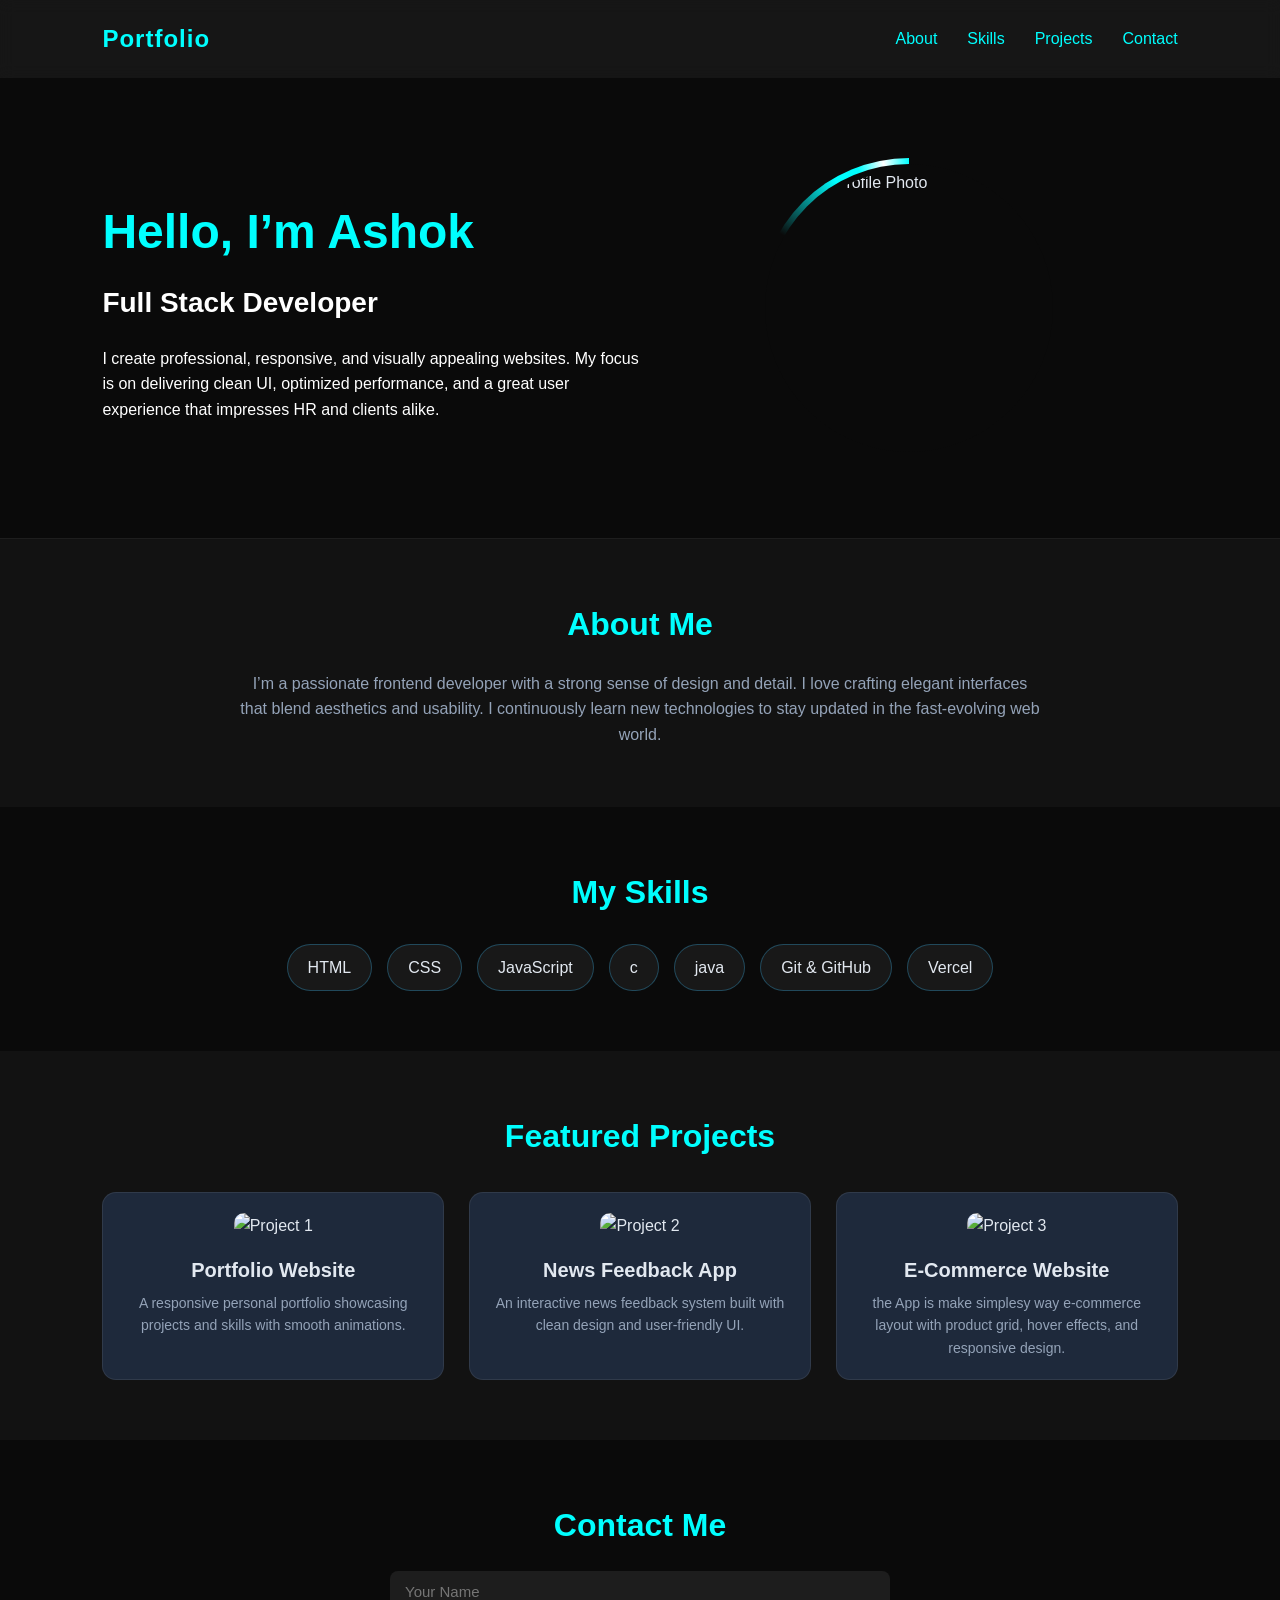
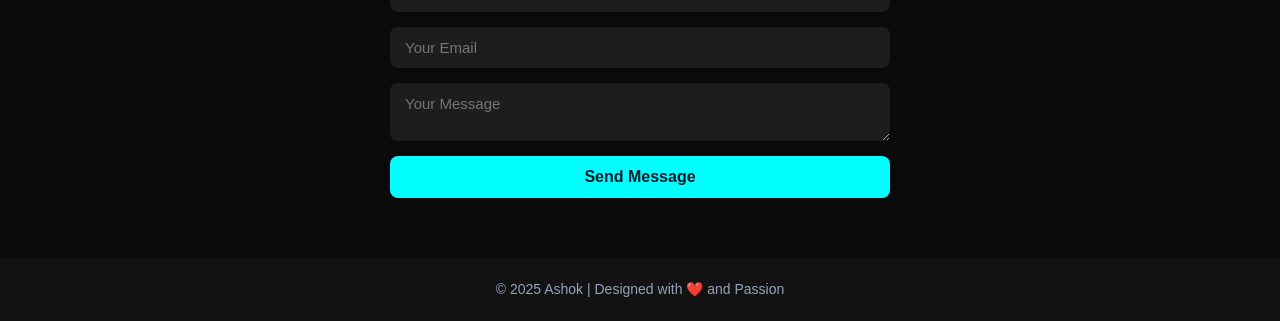
==== portfolio.html @ fd373f37 "Create portfolio.html" ====
<!DOCTYPE html>
<html lang="en">
<head>
  <meta charset="UTF-8">
  <meta name="viewport" content="width=device-width, initial-scale=1.0">
  <title>Ashok | Professional Portfolio</title>
  <style>
    /* ---------- Base ---------- */
    *{
      margin: 0;
      padding: 0;
      box-sizing: border-box;
      font-family: "Poppins", sans-serif;
    }

    body{
      background: #0A0A0A;
      color: #e2e8f0;
      line-height: 1.6;
    }

    a{
      color: #00FFFF;
      text-decoration: none;
      transition: 0.3s;
    }

    a:hover{
      color: #60a5fa;
    }

    /* ---------- Header ---------- */
    header{
      width: 100%;
      padding: 20px 8%;
      display: flex;
      justify-content: space-between;
      align-items: center;
      background: rgba(255,255,255,0.05);
      backdrop-filter: blur(8px);
      position: sticky;
      top: 0;
      z-index: 100;
    }

    .logo{
      font-size: 24px;
      font-weight: 700;
      color: #00FFFF;
      letter-spacing: 1px;
    }

    nav ul{
      display: flex;
      list-style: none;
    }

    nav ul li{
      margin-left: 30px;
    }

    nav ul li a{
      font-weight: 500;
    }

    nav ul li a:hover{
      color: #a5f3fc;
    }

    /* ---------- Hero Section ---------- */
    .hero{
      width: 100%;
      padding: 80px 8%;
      display: flex;
      align-items: center;
      justify-content: space-between;
      flex-wrap: wrap;
    }

    .hero-text{
      flex: 1;
      min-width: 300px;
    }

    .hero-text h1{
      font-size: 48px;
      margin-bottom: 10px;
      color: #00FFFF;
    }

    .hero-text h2{
      font-size: 28px;
      margin-bottom: 20px;
      color: #FFFFFF;
    }

    .hero-text p{
      max-width: 600px;
      color: #FFFFFF;
      font-size: 16px;
    }

    .hero-img{
      flex: 1;
      display: flex;
      justify-content: center;
      align-items: center;
    }


    /* ---------- About Section ---------- */
    .about{
      padding: 60px 8%;
      text-align: center;
      background: rgba(255,255,255,0.03);
      border-top: 1px solid rgba(255,255,255,0.05);
    }

    .about h2{
      color: #00FFFF;
      font-size: 32px;
      margin-bottom: 20px;
    }

    .about p{
      color: #94a3b8;
      max-width: 800px;
      margin: 0 auto;
      font-size: 16px;
    }

    /* ---------- Skills ---------- */
    .skills{
      padding: 60px 8%;
      text-align: center;
    }

    .skills h2{
      color: #00FFFF;
      font-size: 32px;
      margin-bottom: 25px;
    }

    .skill-list{
      display: flex;
      flex-wrap: wrap;
      justify-content: center;
      gap: 15px;
    }

    .skill{
      background: rgba(255,255,255,0.06);
      padding: 10px 20px;
      border-radius: 50px;
      font-weight: 500;
      border: 1px solid rgba(56,189,248,0.3);
      color: #e2e8f0;
      transition: 0.3s;
    }

    .skill:hover{
      background: #00FFFF;
      color: #0f172a;
      transform: scale(1.05);
    }
    .circle{
    position: relative;
    width: 300px;
    height: 300px;
    border-radius: 50%;
    overflow: hidden;
}

.circle::before{
    content: "";
    position: absolute;
    inset: -10px;
    border-radius: 50%;
    background: conic-gradient(
        transparent 0deg,
        transparent 300deg,
        #00ffff 330deg,
        #00ffff 340deg,
        #ffffff 350deg,
        #00ffff 360deg
    );
    animation: rotateLight 1.5s linear infinite;
}

.circle::after{
    content: "";
    position: absolute;
    inset: 6px;
    background: #0A0A0A;
    border-radius: 50%;
}

.circle img{
    position: absolute;
    inset: 12px;
    width: calc(100% - 24px);
    height: calc(100% - 24px);
    border-radius: 50%;
    object-fit: cover;
    z-index: 2;
}

@keyframes rotateLight{
    from{
        transform: rotate(0deg);
    }
    to{
        transform: rotate(360deg);
    }
}

    /* ---------- Projects ---------- */
    .projects{
      padding: 60px 8%;
      text-align: center;
      background: rgba(255,255,255,0.03);
    }

    .projects h2{
      color: #00FFFF;
      font-size: 32px;
      margin-bottom: 30px;
    }

    .project-container{
      display: grid;
      grid-template-columns: repeat(auto-fit, minmax(280px, 1fr));
      gap: 25px;
    }

    .project{
      background: #1e293b;
      padding: 20px;
      border-radius: 14px;
      border: 1px solid rgba(255,255,255,0.08);
      transition: 0.3s;
    }

    .project:hover{
      transform: translateY(-5px);
      border-color: #00FFFF;
    }

    .project img{
      width: 100%;
      border-radius: 10px;
      margin-bottom: 15px;
    }

    .project h3{
      color: #e2e8f0;
      font-size: 20px;
    }

    .project p{
      color: #94a3b8;
      font-size: 14px;
      margin-top: 6px;
    }

    /* ---------- Contact ---------- */
    .contact{
      padding: 60px 8%;
      text-align: center;
    }

    .contact h2{
      color: #00FFFF;
      font-size: 32px;
      margin-bottom: 20px;
    }

    form{
      max-width: 500px;
      margin: 0 auto;
      display: flex;
      flex-direction: column;
      gap: 15px;
    }

    input, textarea{
      padding: 12px 15px;
      border-radius: 8px;
      border: none;
      background: rgba(255,255,255,0.08);
      color: #e2e8f0;
      font-size: 15px;
    }

    button{
      padding: 12px;
      border: none;
      border-radius: 8px;
      background: #00FFFF;
      color: #0f172a;
      font-weight: 600;
      font-size: 16px;
      cursor: pointer;
      transition: 0.3s;
    }

    button:hover{
      background: #60a5fa;
      transform: scale(1.05);
    }

    /* ---------- Footer ---------- */
    footer{
      text-align: center;
      padding: 20px;
      background: rgba(255,255,255,0.03);
      color: #94a3b8;
      font-size: 14px;
    }

    /* ---------- Responsive ---------- */
    @media (max-width: 900px){
      .hero{
        flex-direction: column-reverse;
        text-align: center;
      }
      .hero-text h1{
        font-size: 36px;
      }
      .hero-img img{
        width: 200px;
        height: 200px;
      }
      @keyframes rotateLight{
    0%{
        transform: rotate(0deg);
    }
    100%{
        transform: rotate(360deg);
    }
}
    }
  </style>
</head>
<body>

  <!-- ====== HEADER ====== -->
  <header>
    <div class="logo">Portfolio</div>
    <nav>
      <ul>
        <li><a href="#about">About</a></li>
        <li><a href="#skills">Skills</a></li>
        <li><a href="#projects">Projects</a></li>
        <li><a href="#contact">Contact</a></li>
      </ul>
    </nav>
  </header>

  <!-- ====== HERO SECTION ====== -->
  <section class="hero">
    <div class="hero-text">
      <h1>Hello, I’m Ashok </h1>
      <h2>Full Stack Developer </h2>
      <p>I create professional, responsive, and visually appealing websites.  
      My focus is on delivering clean UI, optimized performance, and a great user experience that impresses HR and clients alike.</p>
    </div>
    <div class="hero-img">
  <div class="circle">
    <img src="C:\Users\ashok\Downloads\ash img in portfolio.jpeg" alt="Ashok Profile Photo">
  </div>
</div>
  </section>

  <!-- ====== ABOUT ====== -->
  <section class="about" id="about">
    <h2>About Me</h2>
    <p>I’m a passionate frontend developer with a strong sense of design and detail.  
    I love crafting elegant interfaces that blend aesthetics and usability.  
    I continuously learn new technologies to stay updated in the fast-evolving web world.</p>
  </section>

  <!-- ====== SKILLS ====== -->
  <section class="skills" id="skills">
    <h2>My Skills</h2>
    <div class="skill-list">
      <div class="skill">HTML</div>
      <div class="skill">CSS</div>
      <div class="skill">JavaScript</div>
      <div class="skill">c </div>
      <div class="skill">java</div>
      <div class="skill">Git & GitHub</div>
      <div class="skill">Vercel</div>
    </div>
  </section>

  <!-- ====== PROJECTS ====== -->
  <section class="projects" id="projects">
    <h2>Featured Projects</h2>
    <div class="project-container">
      <div class="project">
        <img src="https://via.placeholder.com/300x180" alt="Project 1">
        <h3>Portfolio Website</h3>
        <p>A responsive personal portfolio showcasing projects and skills with smooth animations.</p>
      </div>
      <div class="project">
        <img src="https://via.placeholder.com/300x180" alt="Project 2">
        <h3>News Feedback App</h3>
        <p>An interactive news feedback system built with clean design and user-friendly UI.</p>
      </div>
      <div class="project">
        <img src="https://via.placeholder.com/300x180" alt="Project 3">
        <h3>E-Commerce Website</h3>
        <p>the App is make simplesy way e-commerce layout with product grid, hover effects, and responsive design.</p>
      </div>
    </div>
  </section>

  <!-- ====== CONTACT ====== -->
  <section class="contact" id="contact">
    <h2>Contact Me</h2>
    <form onsubmit="event.preventDefault(); alert('Message sent successfully!');">
      <input type="text" placeholder="Your Name" required>
      <input type="email" placeholder="Your Email" required>
      <textarea placeholder="Your Message" required></textarea>
      <button type="submit">Send Message</button>
    </form>
  </section>

  <!-- ====== FOOTER ====== -->
  <footer>
    © 2025 Ashok | Designed with ❤️ and Passion
  </footer>

</body>
</html>
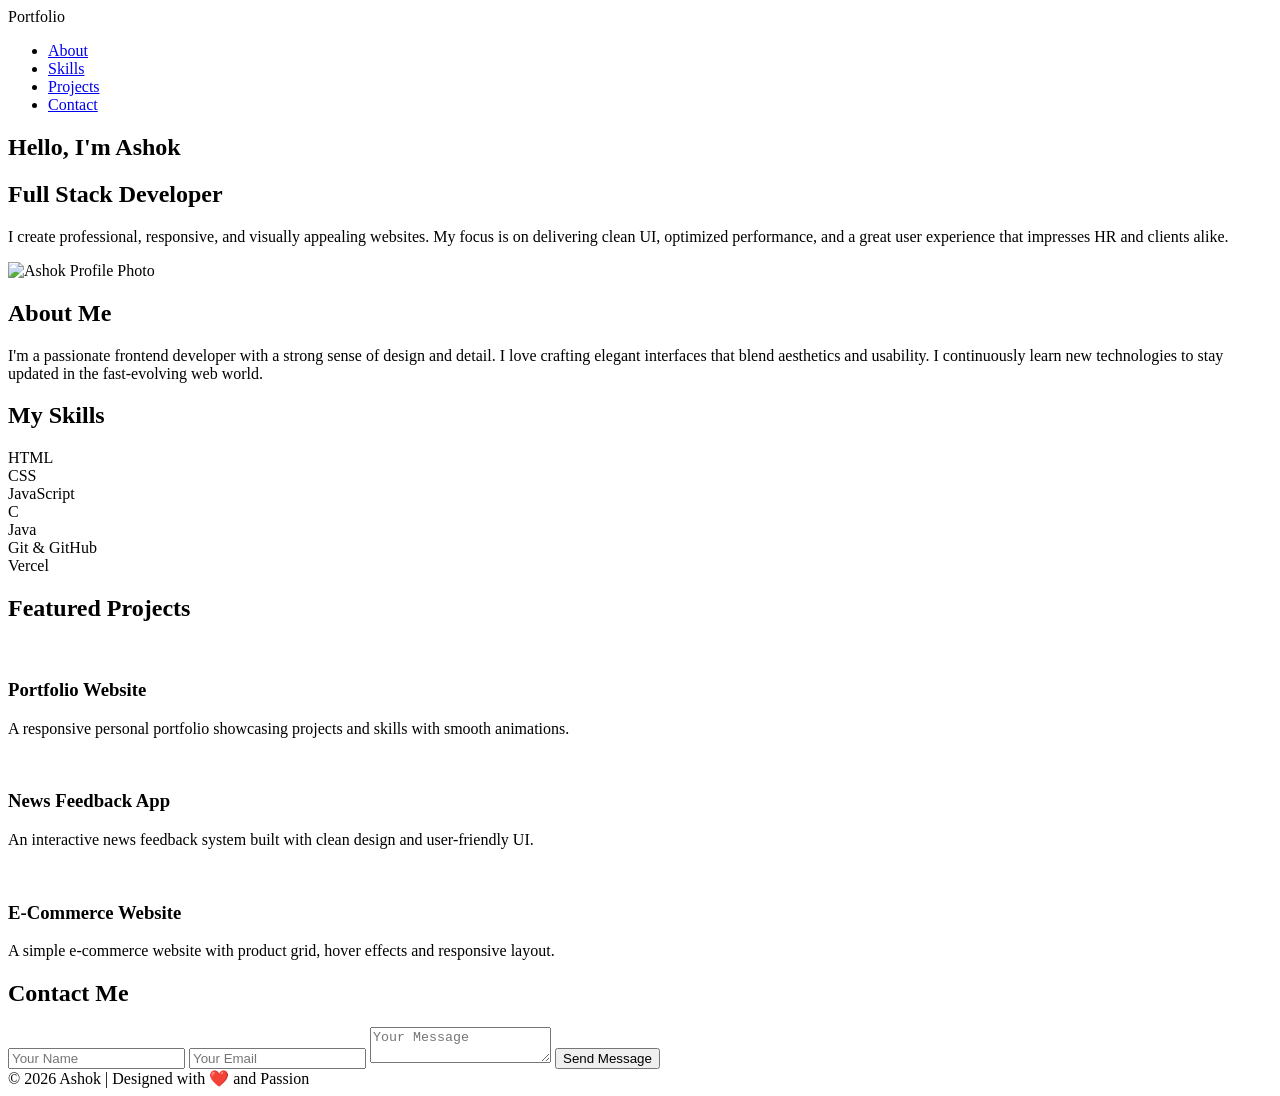
==== commit cb8631fe: "Update portfolio.html" ====
--- a/portfolio.html
+++ b/portfolio.html
@@ -4,344 +4,10 @@
   <meta charset="UTF-8">
   <meta name="viewport" content="width=device-width, initial-scale=1.0">
   <title>Ashok | Professional Portfolio</title>
-  <style>
-    /* ---------- Base ---------- */
-    *{
-      margin: 0;
-      padding: 0;
-      box-sizing: border-box;
-      font-family: "Poppins", sans-serif;
-    }
 
-    body{
-      background: #0A0A0A;
-      color: #e2e8f0;
-      line-height: 1.6;
-    }
+  <link rel="stylesheet" href="style.css">
+</head>
 
-    a{
-      color: #00FFFF;
-      text-decoration: none;
-      transition: 0.3s;
-    }
-
-    a:hover{
-      color: #60a5fa;
-    }
-
-    /* ---------- Header ---------- */
-    header{
-      width: 100%;
-      padding: 20px 8%;
-      display: flex;
-      justify-content: space-between;
-      align-items: center;
-      background: rgba(255,255,255,0.05);
-      backdrop-filter: blur(8px);
-      position: sticky;
-      top: 0;
-      z-index: 100;
-    }
-
-    .logo{
-      font-size: 24px;
-      font-weight: 700;
-      color: #00FFFF;
-      letter-spacing: 1px;
-    }
-
-    nav ul{
-      display: flex;
-      list-style: none;
-    }
-
-    nav ul li{
-      margin-left: 30px;
-    }
-
-    nav ul li a{
-      font-weight: 500;
-    }
-
-    nav ul li a:hover{
-      color: #a5f3fc;
-    }
-
-    /* ---------- Hero Section ---------- */
-    .hero{
-      width: 100%;
-      padding: 80px 8%;
-      display: flex;
-      align-items: center;
-      justify-content: space-between;
-      flex-wrap: wrap;
-    }
-
-    .hero-text{
-      flex: 1;
-      min-width: 300px;
-    }
-
-    .hero-text h1{
-      font-size: 48px;
-      margin-bottom: 10px;
-      color: #00FFFF;
-    }
-
-    .hero-text h2{
-      font-size: 28px;
-      margin-bottom: 20px;
-      color: #FFFFFF;
-    }
-
-    .hero-text p{
-      max-width: 600px;
-      color: #FFFFFF;
-      font-size: 16px;
-    }
-
-    .hero-img{
-      flex: 1;
-      display: flex;
-      justify-content: center;
-      align-items: center;
-    }
-
-
-    /* ---------- About Section ---------- */
-    .about{
-      padding: 60px 8%;
-      text-align: center;
-      background: rgba(255,255,255,0.03);
-      border-top: 1px solid rgba(255,255,255,0.05);
-    }
-
-    .about h2{
-      color: #00FFFF;
-      font-size: 32px;
-      margin-bottom: 20px;
-    }
-
-    .about p{
-      color: #94a3b8;
-      max-width: 800px;
-      margin: 0 auto;
-      font-size: 16px;
-    }
-
-    /* ---------- Skills ---------- */
-    .skills{
-      padding: 60px 8%;
-      text-align: center;
-    }
-
-    .skills h2{
-      color: #00FFFF;
-      font-size: 32px;
-      margin-bottom: 25px;
-    }
-
-    .skill-list{
-      display: flex;
-      flex-wrap: wrap;
-      justify-content: center;
-      gap: 15px;
-    }
-
-    .skill{
-      background: rgba(255,255,255,0.06);
-      padding: 10px 20px;
-      border-radius: 50px;
-      font-weight: 500;
-      border: 1px solid rgba(56,189,248,0.3);
-      color: #e2e8f0;
-      transition: 0.3s;
-    }
-
-    .skill:hover{
-      background: #00FFFF;
-      color: #0f172a;
-      transform: scale(1.05);
-    }
-    .circle{
-    position: relative;
-    width: 300px;
-    height: 300px;
-    border-radius: 50%;
-    overflow: hidden;
-}
-
-.circle::before{
-    content: "";
-    position: absolute;
-    inset: -10px;
-    border-radius: 50%;
-    background: conic-gradient(
-        transparent 0deg,
-        transparent 300deg,
-        #00ffff 330deg,
-        #00ffff 340deg,
-        #ffffff 350deg,
-        #00ffff 360deg
-    );
-    animation: rotateLight 1.5s linear infinite;
-}
-
-.circle::after{
-    content: "";
-    position: absolute;
-    inset: 6px;
-    background: #0A0A0A;
-    border-radius: 50%;
-}
-
-.circle img{
-    position: absolute;
-    inset: 12px;
-    width: calc(100% - 24px);
-    height: calc(100% - 24px);
-    border-radius: 50%;
-    object-fit: cover;
-    z-index: 2;
-}
-
-@keyframes rotateLight{
-    from{
-        transform: rotate(0deg);
-    }
-    to{
-        transform: rotate(360deg);
-    }
-}
-
-    /* ---------- Projects ---------- */
-    .projects{
-      padding: 60px 8%;
-      text-align: center;
-      background: rgba(255,255,255,0.03);
-    }
-
-    .projects h2{
-      color: #00FFFF;
-      font-size: 32px;
-      margin-bottom: 30px;
-    }
-
-    .project-container{
-      display: grid;
-      grid-template-columns: repeat(auto-fit, minmax(280px, 1fr));
-      gap: 25px;
-    }
-
-    .project{
-      background: #1e293b;
-      padding: 20px;
-      border-radius: 14px;
-      border: 1px solid rgba(255,255,255,0.08);
-      transition: 0.3s;
-    }
-
-    .project:hover{
-      transform: translateY(-5px);
-      border-color: #00FFFF;
-    }
-
-    .project img{
-      width: 100%;
-      border-radius: 10px;
-      margin-bottom: 15px;
-    }
-
-    .project h3{
-      color: #e2e8f0;
-      font-size: 20px;
-    }
-
-    .project p{
-      color: #94a3b8;
-      font-size: 14px;
-      margin-top: 6px;
-    }
-
-    /* ---------- Contact ---------- */
-    .contact{
-      padding: 60px 8%;
-      text-align: center;
-    }
-
-    .contact h2{
-      color: #00FFFF;
-      font-size: 32px;
-      margin-bottom: 20px;
-    }
-
-    form{
-      max-width: 500px;
-      margin: 0 auto;
-      display: flex;
-      flex-direction: column;
-      gap: 15px;
-    }
-
-    input, textarea{
-      padding: 12px 15px;
-      border-radius: 8px;
-      border: none;
-      background: rgba(255,255,255,0.08);
-      color: #e2e8f0;
-      font-size: 15px;
-    }
-
-    button{
-      padding: 12px;
-      border: none;
-      border-radius: 8px;
-      background: #00FFFF;
-      color: #0f172a;
-      font-weight: 600;
-      font-size: 16px;
-      cursor: pointer;
-      transition: 0.3s;
-    }
-
-    button:hover{
-      background: #60a5fa;
-      transform: scale(1.05);
-    }
-
-    /* ---------- Footer ---------- */
-    footer{
-      text-align: center;
-      padding: 20px;
-      background: rgba(255,255,255,0.03);
-      color: #94a3b8;
-      font-size: 14px;
-    }
-
-    /* ---------- Responsive ---------- */
-    @media (max-width: 900px){
-      .hero{
-        flex-direction: column-reverse;
-        text-align: center;
-      }
-      .hero-text h1{
-        font-size: 36px;
-      }
-      .hero-img img{
-        width: 200px;
-        height: 200px;
-      }
-      @keyframes rotateLight{
-    0%{
-        transform: rotate(0deg);
-    }
-    100%{
-        transform: rotate(360deg);
-    }
-}
-    }
-  </style>
-</head>
 <body>
 
   <!-- ====== HEADER ====== -->
@@ -360,35 +26,45 @@
   <!-- ====== HERO SECTION ====== -->
   <section class="hero">
     <div class="hero-text">
-      <h1>Hello, I’m Ashok </h1>
-      <h2>Full Stack Developer </h2>
-      <p>I create professional, responsive, and visually appealing websites.  
-      My focus is on delivering clean UI, optimized performance, and a great user experience that impresses HR and clients alike.</p>
+      <h1>Hello, I'm Ashok</h1>
+      <h2>Full Stack Developer</h2>
+
+      <p>
+        I create professional, responsive, and visually appealing websites.
+        My focus is on delivering clean UI, optimized performance, and a great
+        user experience that impresses HR and clients alike.
+      </p>
     </div>
+
     <div class="hero-img">
-  <div class="circle">
-    <img src="C:\Users\ashok\Downloads\ash img in portfolio.jpeg" alt="Ashok Profile Photo">
-  </div>
-</div>
+      <div class="circle">
+        <img src="images/profile.jpg" alt="Ashok Profile Photo">
+      </div>
+    </div>
   </section>
 
   <!-- ====== ABOUT ====== -->
   <section class="about" id="about">
     <h2>About Me</h2>
-    <p>I’m a passionate frontend developer with a strong sense of design and detail.  
-    I love crafting elegant interfaces that blend aesthetics and usability.  
-    I continuously learn new technologies to stay updated in the fast-evolving web world.</p>
+
+    <p>
+      I'm a passionate frontend developer with a strong sense of design and
+      detail. I love crafting elegant interfaces that blend aesthetics and
+      usability. I continuously learn new technologies to stay updated in the
+      fast-evolving web world.
+    </p>
   </section>
 
   <!-- ====== SKILLS ====== -->
   <section class="skills" id="skills">
     <h2>My Skills</h2>
+
     <div class="skill-list">
       <div class="skill">HTML</div>
       <div class="skill">CSS</div>
       <div class="skill">JavaScript</div>
-      <div class="skill">c </div>
-      <div class="skill">java</div>
+      <div class="skill">C</div>
+      <div class="skill">Java</div>
       <div class="skill">Git & GitHub</div>
       <div class="skill">Vercel</div>
     </div>
@@ -397,39 +73,62 @@
   <!-- ====== PROJECTS ====== -->
   <section class="projects" id="projects">
     <h2>Featured Projects</h2>
+
     <div class="project-container">
+
       <div class="project">
-        <img src="https://via.placeholder.com/300x180" alt="Project 1">
+        <img src="https://via.placeholder.com/300x180" alt="">
         <h3>Portfolio Website</h3>
-        <p>A responsive personal portfolio showcasing projects and skills with smooth animations.</p>
+
+        <p>
+          A responsive personal portfolio showcasing projects and skills with
+          smooth animations.
+        </p>
       </div>
+
       <div class="project">
-        <img src="https://via.placeholder.com/300x180" alt="Project 2">
+        <img src="https://via.placeholder.com/300x180" alt="">
         <h3>News Feedback App</h3>
-        <p>An interactive news feedback system built with clean design and user-friendly UI.</p>
+
+        <p>
+          An interactive news feedback system built with clean design and
+          user-friendly UI.
+        </p>
       </div>
+
       <div class="project">
-        <img src="https://via.placeholder.com/300x180" alt="Project 3">
+        <img src="https://via.placeholder.com/300x180" alt="">
         <h3>E-Commerce Website</h3>
-        <p>the App is make simplesy way e-commerce layout with product grid, hover effects, and responsive design.</p>
+
+        <p>
+          A simple e-commerce website with product grid, hover effects and
+          responsive layout.
+        </p>
       </div>
+
     </div>
   </section>
 
   <!-- ====== CONTACT ====== -->
   <section class="contact" id="contact">
     <h2>Contact Me</h2>
+
     <form onsubmit="event.preventDefault(); alert('Message sent successfully!');">
+
       <input type="text" placeholder="Your Name" required>
+
       <input type="email" placeholder="Your Email" required>
+
       <textarea placeholder="Your Message" required></textarea>
+
       <button type="submit">Send Message</button>
+
     </form>
   </section>
 
   <!-- ====== FOOTER ====== -->
   <footer>
-    © 2025 Ashok | Designed with ❤️ and Passion
+    © 2026 Ashok | Designed with ❤️ and Passion
   </footer>
 
 </body>
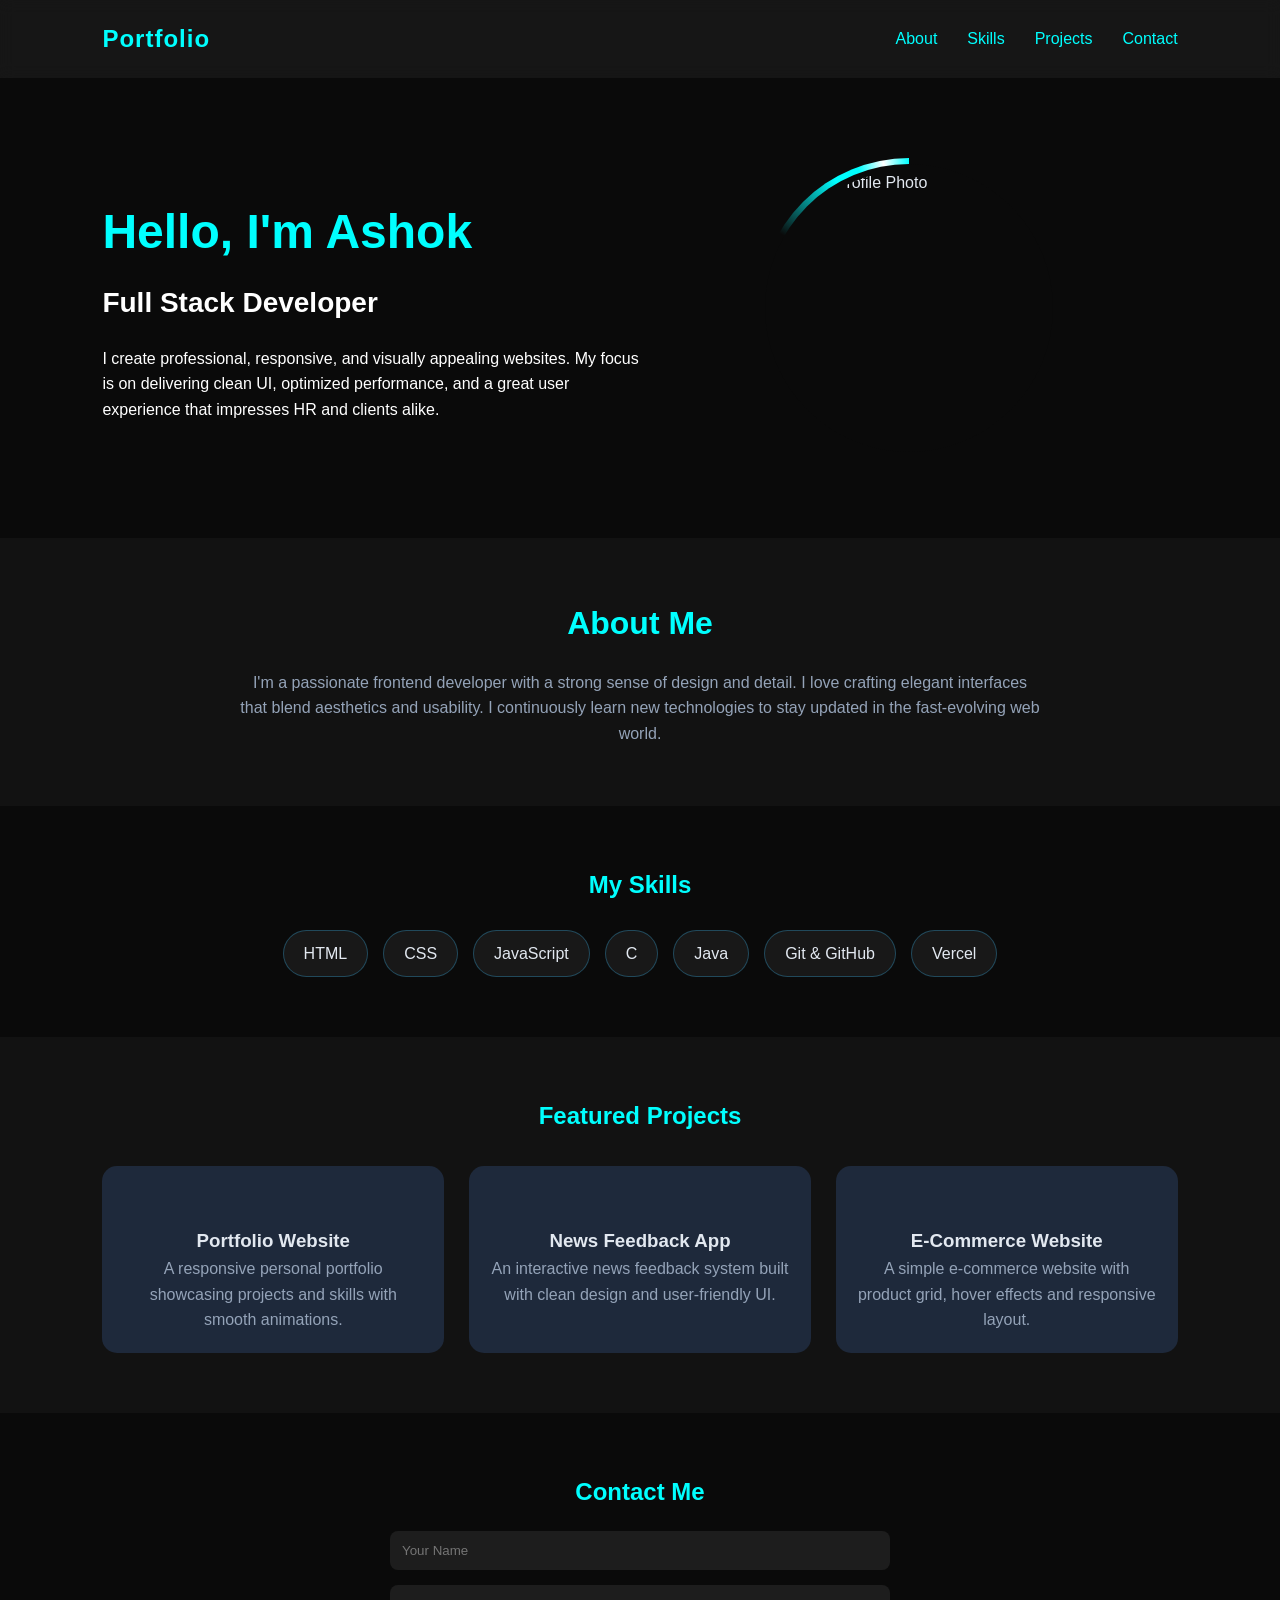
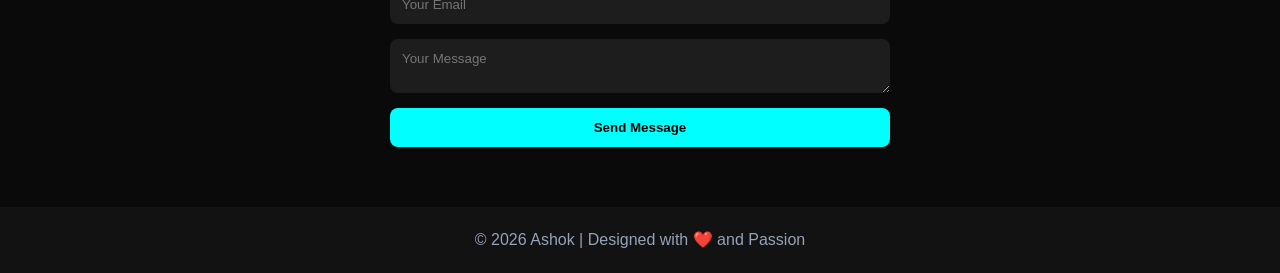
==== commit e48e5bd8: "Update stylesheet link from style.css to portfolio.css" ====
--- a/portfolio.html
+++ b/portfolio.html
@@ -5,7 +5,7 @@
   <meta name="viewport" content="width=device-width, initial-scale=1.0">
   <title>Ashok | Professional Portfolio</title>
 
-  <link rel="stylesheet" href="style.css">
+  <link rel="stylesheet" href="portfolio.css">
 </head>
 
 <body>
--- a/portfolio.css
+++ b/portfolio.css
@@ -0,0 +1,324 @@
+/* ---------- Base ---------- */
+*{
+  margin:0;
+  padding:0;
+  box-sizing:border-box;
+  font-family:"Poppins",sans-serif;
+}
+
+body{
+  background:#0A0A0A;
+  color:#e2e8f0;
+  line-height:1.6;
+}
+
+a{
+  color:#00FFFF;
+  text-decoration:none;
+  transition:.3s;
+}
+
+a:hover{
+  color:#60a5fa;
+}
+
+/* ---------- Header ---------- */
+
+header{
+  width:100%;
+  padding:20px 8%;
+  display:flex;
+  justify-content:space-between;
+  align-items:center;
+  background:rgba(255,255,255,.05);
+  backdrop-filter:blur(8px);
+  position:sticky;
+  top:0;
+  z-index:100;
+}
+
+.logo{
+  font-size:24px;
+  font-weight:700;
+  color:#00FFFF;
+  letter-spacing:1px;
+}
+
+nav ul{
+  display:flex;
+  list-style:none;
+}
+
+nav ul li{
+  margin-left:30px;
+}
+
+nav ul li a{
+  font-weight:500;
+}
+
+nav ul li a:hover{
+  color:#a5f3fc;
+}
+
+/* ---------- Hero ---------- */
+
+.hero{
+  width:100%;
+  padding:80px 8%;
+  display:flex;
+  justify-content:space-between;
+  align-items:center;
+  flex-wrap:wrap;
+}
+
+.hero-text{
+  flex:1;
+  min-width:300px;
+}
+
+.hero-text h1{
+  font-size:48px;
+  color:#00FFFF;
+  margin-bottom:10px;
+}
+
+.hero-text h2{
+  font-size:28px;
+  color:#fff;
+  margin-bottom:20px;
+}
+
+.hero-text p{
+  color:#fff;
+  max-width:600px;
+}
+
+.hero-img{
+  flex:1;
+  display:flex;
+  justify-content:center;
+}
+
+/* ---------- Circle ---------- */
+
+.circle{
+  position:relative;
+  width:300px;
+  height:300px;
+  border-radius:50%;
+  overflow:hidden;
+}
+
+.circle::before{
+  content:"";
+  position:absolute;
+  inset:-10px;
+  border-radius:50%;
+  background:conic-gradient(
+  transparent 0deg,
+  transparent 300deg,
+  #00ffff 330deg,
+  #00ffff 340deg,
+  #fff 350deg,
+  #00ffff 360deg);
+  animation:rotateLight 1.5s linear infinite;
+}
+
+.circle::after{
+  content:"";
+  position:absolute;
+  inset:6px;
+  background:#0A0A0A;
+  border-radius:50%;
+}
+
+.circle img{
+  position:absolute;
+  inset:12px;
+  width:calc(100% - 24px);
+  height:calc(100% - 24px);
+  object-fit:cover;
+  border-radius:50%;
+  z-index:2;
+}
+
+@keyframes rotateLight{
+  from{
+    transform:rotate(0deg);
+  }
+  to{
+    transform:rotate(360deg);
+  }
+}
+
+/* ---------- About ---------- */
+
+.about{
+  padding:60px 8%;
+  text-align:center;
+  background:rgba(255,255,255,.03);
+}
+
+.about h2{
+  color:#00FFFF;
+  margin-bottom:20px;
+  font-size:32px;
+}
+
+.about p{
+  max-width:800px;
+  margin:auto;
+  color:#94a3b8;
+}
+
+/* ---------- Skills ---------- */
+
+.skills{
+  padding:60px 8%;
+  text-align:center;
+}
+
+.skills h2{
+  color:#00FFFF;
+  margin-bottom:25px;
+}
+
+.skill-list{
+  display:flex;
+  justify-content:center;
+  flex-wrap:wrap;
+  gap:15px;
+}
+
+.skill{
+  background:rgba(255,255,255,.06);
+  padding:10px 20px;
+  border-radius:50px;
+  border:1px solid rgba(56,189,248,.3);
+  transition:.3s;
+}
+
+.skill:hover{
+  background:#00FFFF;
+  color:#000;
+  transform:scale(1.05);
+}
+
+/* ---------- Projects ---------- */
+
+.projects{
+  padding:60px 8%;
+  background:rgba(255,255,255,.03);
+  text-align:center;
+}
+
+.projects h2{
+  color:#00FFFF;
+  margin-bottom:30px;
+}
+
+.project-container{
+  display:grid;
+  grid-template-columns:repeat(auto-fit,minmax(280px,1fr));
+  gap:25px;
+}
+
+.project{
+  background:#1e293b;
+  padding:20px;
+  border-radius:15px;
+  transition:.3s;
+}
+
+.project:hover{
+  transform:translateY(-5px);
+  border:1px solid #00FFFF;
+}
+
+.project img{
+  width:100%;
+  border-radius:10px;
+}
+
+.project h3{
+  margin-top:15px;
+}
+
+.project p{
+  color:#94a3b8;
+}
+
+/* ---------- Contact ---------- */
+
+.contact{
+  padding:60px 8%;
+  text-align:center;
+}
+
+.contact h2{
+  color:#00FFFF;
+  margin-bottom:20px;
+}
+
+form{
+  max-width:500px;
+  margin:auto;
+  display:flex;
+  flex-direction:column;
+  gap:15px;
+}
+
+input,
+textarea{
+  padding:12px;
+  border:none;
+  border-radius:8px;
+  background:rgba(255,255,255,.08);
+  color:#fff;
+}
+
+button{
+  padding:12px;
+  border:none;
+  border-radius:8px;
+  background:#00FFFF;
+  cursor:pointer;
+  font-weight:600;
+  transition:.3s;
+}
+
+button:hover{
+  background:#60a5fa;
+  transform:scale(1.05);
+}
+
+/* ---------- Footer ---------- */
+
+footer{
+  text-align:center;
+  padding:20px;
+  background:rgba(255,255,255,.03);
+  color:#94a3b8;
+}
+
+/* ---------- Responsive ---------- */
+
+@media(max-width:900px){
+
+.hero{
+  flex-direction:column-reverse;
+  text-align:center;
+}
+
+.hero-text h1{
+  font-size:36px;
+}
+
+.circle{
+  width:220px;
+  height:220px;
+  margin-bottom:30px;
+}
+
+}
